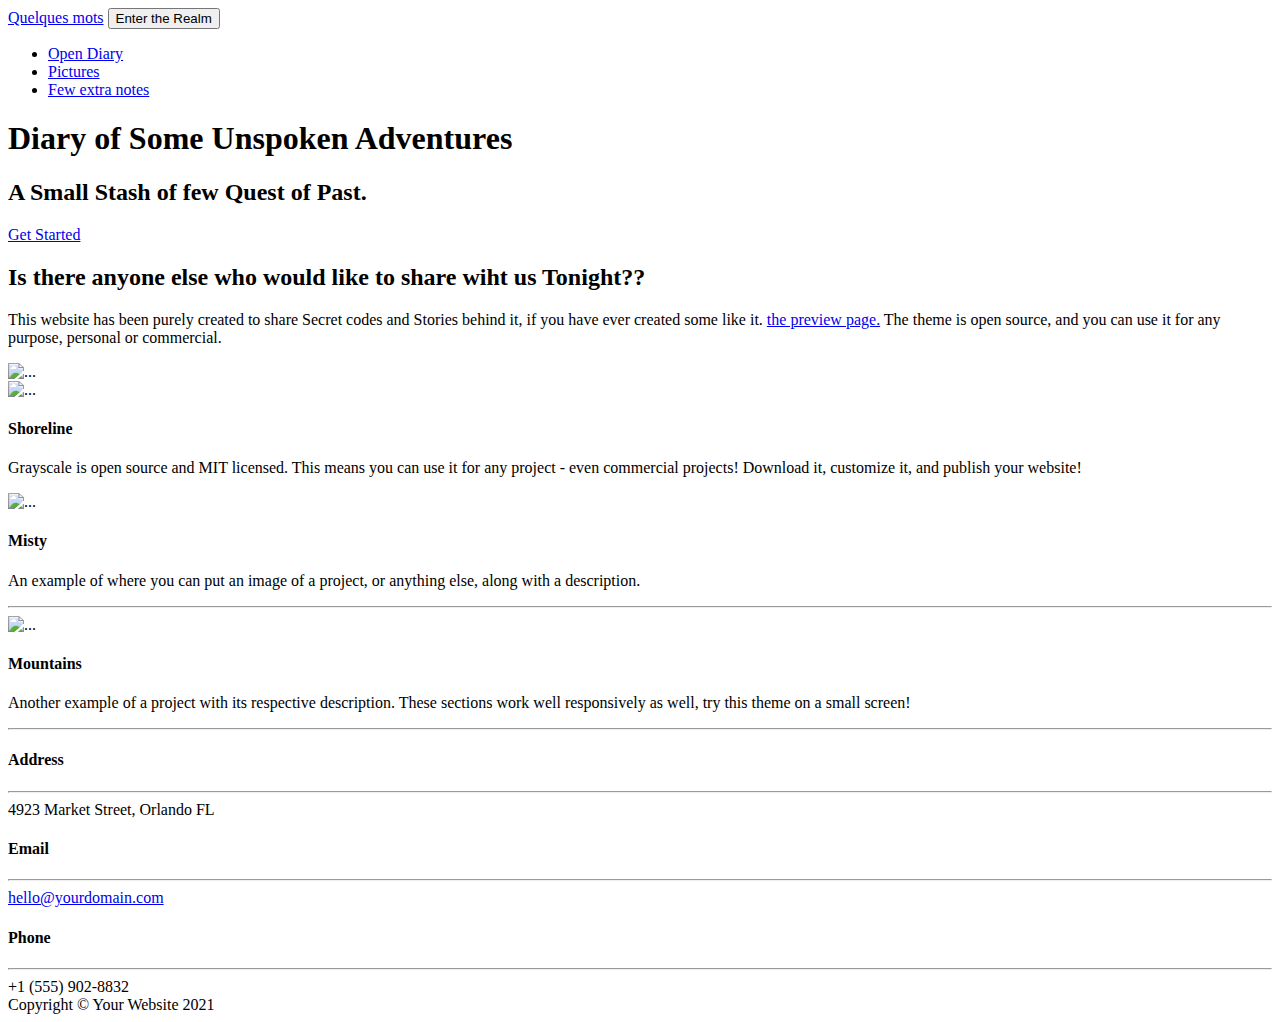
==== index.html @ 592533ca "Update index.html" ====
<!-- Branch Creation -->
<!DOCTYPE html>
<html lang="en">
    <head>
        <meta charset="utf-8" />
        <meta name="viewport" content="width=device-width, initial-scale=1, shrink-to-fit=no" />
        <meta name="description" content="" />
        <meta name="author" content="" />
        <title>Grayscale - Start Bootstrap Theme</title>
        <link rel="icon" type="image/x-icon" href="assets/favicon.ico" />
        <!-- Font Awesome icons (free version)-->
        <script src="https://use.fontawesome.com/releases/v5.15.3/js/all.js" crossorigin="anonymous"></script>
        <!-- Google fonts-->
        <link href="https://fonts.googleapis.com/css?family=Varela+Round" rel="stylesheet" />
        <link href="https://fonts.googleapis.com/css?family=Nunito:200,200i,300,300i,400,400i,600,600i,700,700i,800,800i,900,900i" rel="stylesheet" />
        <!-- Core theme CSS (includes Bootstrap)-->
        <link href="css/styles.css" rel="stylesheet" />
    </head>
    <body id="page-top">
        <!-- Navigation-->
        <nav class="navbar navbar-expand-lg navbar-light fixed-top" id="mainNav">
            <div class="container px-4 px-lg-5">
                <a class="navbar-brand" href="#page-top">Quelques mots</a>
                <button class="navbar-toggler navbar-toggler-right" type="button" data-bs-toggle="collapse" data-bs-target="#navbarResponsive" aria-controls="navbarResponsive" aria-expanded="false" aria-label="Toggle navigation">
                    Enter the Realm
                    <i class="fas fa-bars"></i>
                </button>
                <div class="collapse navbar-collapse" id="navbarResponsive">
                    <ul class="navbar-nav ms-auto">
                        <li class="nav-item"><a class="nav-link" href="#about">Open Diary</a></li>
                        <li class="nav-item"><a class="nav-link" href="#projects">Pictures</a></li>
                        <li class="nav-item"><a class="nav-link" href="#signup">Few extra notes</a></li>
                    </ul>
                </div>
            </div>
        </nav>
        <!-- Masthead-->
        <header class="masthead">
            <div class="container px-4 px-lg-5 d-flex h-100 align-items-center justify-content-center">
                <div class="d-flex justify-content-center">
                    <div class="text-center">
                        <h1 class="mx-auto my-0 text-uppercase">Diary of Some Unspoken Adventures</h1>
                        <h2 class="text-white-50 mx-auto mt-2 mb-5">A Small Stash of few Quest of Past.</h2>
                        <a class="btn btn-primary" href="#about">Get Started</a>
                    </div>
                </div>  
            </div>
        </header>
        <!-- About-->
        <section class="about-section text-center" id="about">
            <div class="container px-4 px-lg-5">
                <div class="row gx-4 gx-lg-5 justify-content-center">
                    <div class="col-lg-8">
                        <h2 class="text-white mb-4">Is there anyone else who would like to share wiht us Tonight??</h2>
                        <p class="text-white-50">
                            This website has been purely created to share Secret codes and Stories behind it, if you have ever created some like it. 
                            <a href="https://startbootstrap.com/theme/grayscale/">the preview page.</a>
                            The theme is open source, and you can use it for any purpose, personal or commercial.
                        </p>
                    </div>
                </div>
                <img class="img-fluid" src="assets/img/IMG.jpeg" alt="..." />
            </div>
        </section>
        <!-- Projects-->
        <section class="projects-section bg-light" id="projects">
            <div class="container px-4 px-lg-5">
                <!-- Featured Project Row-->
                <div class="row gx-0 mb-4 mb-lg-5 align-items-center">
                    <div class="col-xl-8 col-lg-7"><img class="img-fluid mb-3 mb-lg-0" src="assets/img/bg-masthead.jpg" alt="..." /></div>
                    <div class="col-xl-4 col-lg-5">
                        <div class="featured-text text-center text-lg-left">
                            <h4>Shoreline</h4>
                            <p class="text-black-50 mb-0">Grayscale is open source and MIT licensed. This means you can use it for any project - even commercial projects! Download it, customize it, and publish your website!</p>
                        </div>
                    </div>
                </div>
                <!-- Project One Row-->
                <div class="row gx-0 mb-5 mb-lg-0 justify-content-center">
                    <div class="col-lg-6"><img class="img-fluid" src="assets/img/Bhenom.jpg" alt="..." /></div>
                    <div class="col-lg-6">
                        <div class="bg-black text-center h-100 project">
                            <div class="d-flex h-100">
                                <div class="project-text w-100 my-auto text-center text-lg-left">
                                    <h4 class="text-white">Misty</h4>
                                    <p class="mb-0 text-white-50">An example of where you can put an image of a project, or anything else, along with a description.</p>
                                    <hr class="d-none d-lg-block mb-0 ms-0" />
                                </div>
                            </div>
                        </div>
                    </div>
                </div>
                <!-- Project Two Row-->
                <div class="row gx-0 justify-content-center">
                    <div class="col-lg-6"><img class="img-fluid" src="assets/img/demo-image-02.jpg" alt="..." /></div>
                    <div class="col-lg-6 order-lg-first">
                        <div class="bg-black text-center h-100 project">
                            <div class="d-flex h-100">
                                <div class="project-text w-100 my-auto text-center text-lg-right">
                                    <h4 class="text-white">Mountains</h4>
                                    <p class="mb-0 text-white-50">Another example of a project with its respective description. These sections work well responsively as well, try this theme on a small screen!</p>
                                    <hr class="d-none d-lg-block mb-0 me-0" />
                                </div>
                            </div>
                        </div>
                    </div>
                </div>
            </div>
        </section>
        <!-- Signup-->
        <!-- <section class="signup-section" id="signup">
            <div class="container px-4 px-lg-5">
                <div class="row gx-4 gx-lg-5">
                    <div class="col-md-10 col-lg-8 mx-auto text-center">
                        <i class="far fa-paper-plane fa-2x mb-2 text-white"></i>
                        <h2 class="text-white mb-5">Subscribe to receive updates!</h2>
                        <form class="form-signup d-flex flex-column flex-sm-row">
                            <input class="form-control flex-fill me-0 me-sm-2 mb-3 mb-sm-0" id="inputEmail" type="email" placeholder="Enter email address..." />
                            <button class="btn btn-primary" type="submit">Subscribe</button>
                        </form>
                    </div>
                </div>
            </div>
        </section> -->
        <!-- Contact-->
        <section class="contact-section bg-black">
            <div class="container px-4 px-lg-5">
                <div class="row gx-4 gx-lg-5">
                    <div class="col-md-4 mb-3 mb-md-0">
                        <div class="card py-4 h-100">
                            <div class="card-body text-center">
                                <i class="fas fa-map-marked-alt text-primary mb-2"></i>
                                <h4 class="text-uppercase m-0">Address</h4>
                                <hr class="my-4 mx-auto" />
                                <div class="small text-black-50">4923 Market Street, Orlando FL</div>
                            </div>
                        </div>
                    </div>
                    <div class="col-md-4 mb-3 mb-md-0">
                        <div class="card py-4 h-100">
                            <div class="card-body text-center">
                                <i class="fas fa-envelope text-primary mb-2"></i>
                                <h4 class="text-uppercase m-0">Email</h4>
                                <hr class="my-4 mx-auto" />
                                <div class="small text-black-50"><a href="#!">hello@yourdomain.com</a></div>
                            </div>
                        </div>
                    </div>
                    <div class="col-md-4 mb-3 mb-md-0">
                        <div class="card py-4 h-100">
                            <div class="card-body text-center">
                                <i class="fas fa-mobile-alt text-primary mb-2"></i>
                                <h4 class="text-uppercase m-0">Phone</h4>
                                <hr class="my-4 mx-auto" />
                                <div class="small text-black-50">+1 (555) 902-8832</div>
                            </div>
                        </div>
                    </div>
                </div>
                <div class="social d-flex justify-content-center">
                    <a class="mx-2" href="#!"><i class="fab fa-twitter"></i></a>
                    <a class="mx-2" href="#!"><i class="fab fa-facebook-f"></i></a>
                    <a class="mx-2" href="#!"><i class="fab fa-github"></i></a>
                </div>
            </div>
        </section>
        <!-- Footer-->
        <footer class="footer bg-black small text-center text-white-50"><div class="container px-4 px-lg-5">Copyright &copy; Your Website 2021</div></footer>
        <!-- Bootstrap core JS-->
        <script src="https://cdn.jsdelivr.net/npm/bootstrap@5.0.1/dist/js/bootstrap.bundle.min.js"></script>
        <!-- Core theme JS-->
        <script src="js/scripts.js"></script>
    </body>
</html>
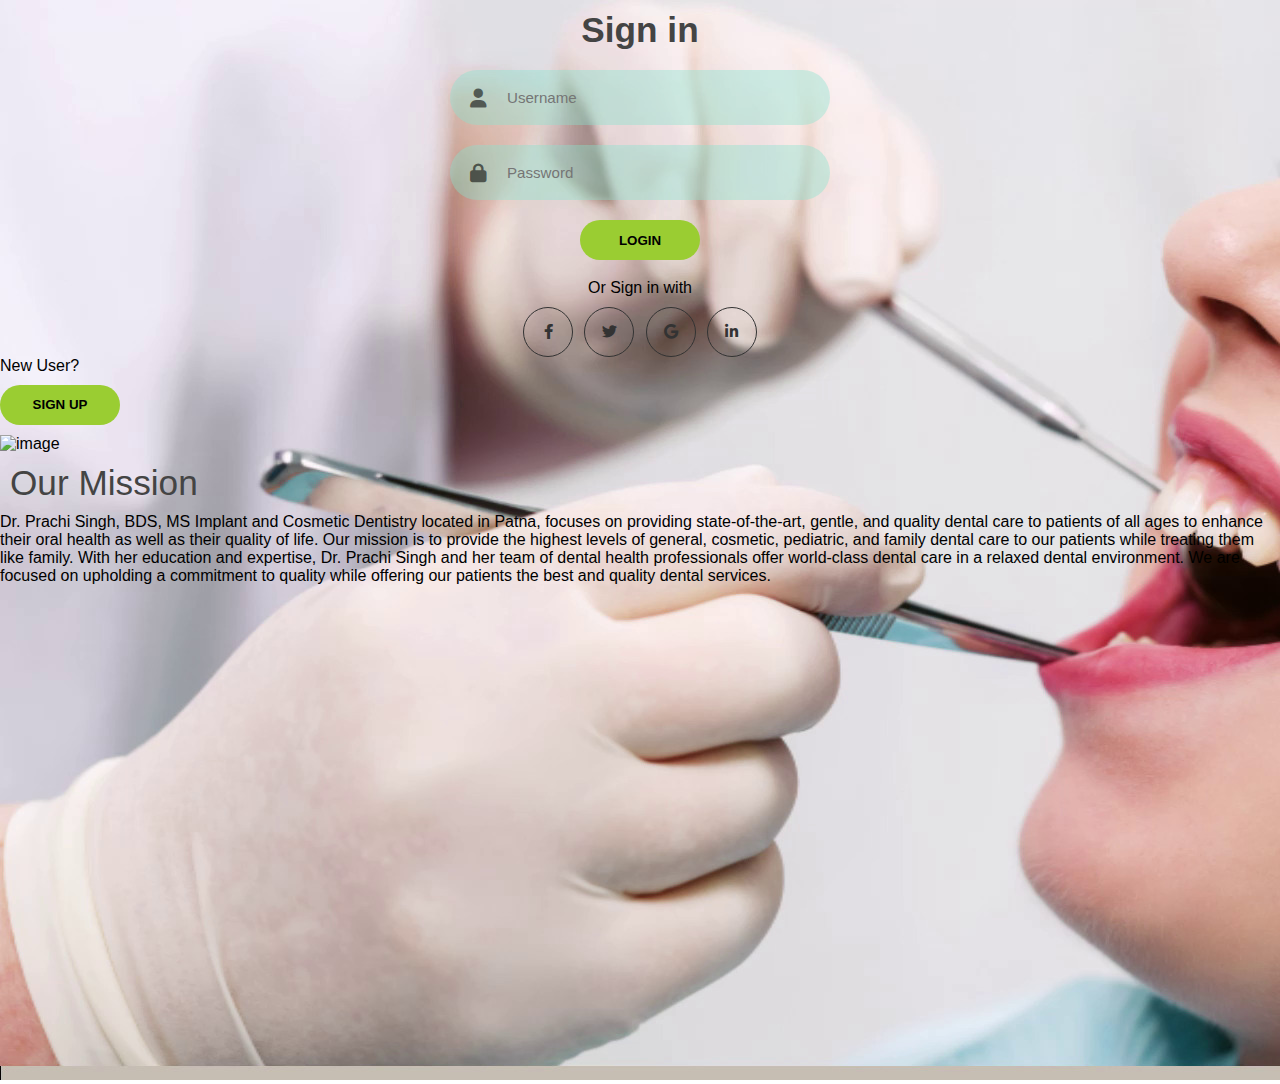
==== commit c2d5f9a5: "UI update" ====
--- a/index.html
+++ b/index.html
@@ -1,174 +1,75 @@
-<!-- Branch Creation -->
 <!DOCTYPE html>
 <html lang="en">
-    <head>
-        <meta charset="utf-8" />
-        <meta name="viewport" content="width=device-width, initial-scale=1, shrink-to-fit=no" />
-        <meta name="description" content="" />
-        <meta name="author" content="" />
-        <title>Grayscale - Start Bootstrap Theme</title>
-        <link rel="icon" type="image/x-icon" href="assets/favicon.ico" />
-        <!-- Font Awesome icons (free version)-->
-        <script src="https://use.fontawesome.com/releases/v5.15.3/js/all.js" crossorigin="anonymous"></script>
-        <!-- Google fonts-->
-        <link href="https://fonts.googleapis.com/css?family=Varela+Round" rel="stylesheet" />
-        <link href="https://fonts.googleapis.com/css?family=Nunito:200,200i,300,300i,400,400i,600,600i,700,700i,800,800i,900,900i" rel="stylesheet" />
-        <!-- Core theme CSS (includes Bootstrap)-->
-        <link href="css/styles.css" rel="stylesheet" />
-    </head>
-    <body id="page-top">
-        <!-- Navigation-->
-        <nav class="navbar navbar-expand-lg navbar-light fixed-top" id="mainNav">
-            <div class="container px-4 px-lg-5">
-                <a class="navbar-brand" href="#page-top">Quelques mots</a>
-                <button class="navbar-toggler navbar-toggler-right" type="button" data-bs-toggle="collapse" data-bs-target="#navbarResponsive" aria-controls="navbarResponsive" aria-expanded="false" aria-label="Toggle navigation">
-                    Enter the Realm
-                    <i class="fas fa-bars"></i>
-                </button>
-                <div class="collapse navbar-collapse" id="navbarResponsive">
-                    <ul class="navbar-nav ms-auto">
-                        <li class="nav-item"><a class="nav-link" href="#about">Open Diary</a></li>
-                        <li class="nav-item"><a class="nav-link" href="#projects">Pictures</a></li>
-                        <li class="nav-item"><a class="nav-link" href="#signup">Few extra notes</a></li>
-                    </ul>
-                </div>
-            </div>
-        </nav>
-        <!-- Masthead-->
-        <header class="masthead">
-            <div class="container px-4 px-lg-5 d-flex h-100 align-items-center justify-content-center">
-                <div class="d-flex justify-content-center">
-                    <div class="text-center">
-                        <h1 class="mx-auto my-0 text-uppercase">Diary of Some Unspoken Adventures</h1>
-                        <h2 class="text-white-50 mx-auto mt-2 mb-5">A Small Stash of few Quest of Past.</h2>
-                        <a class="btn btn-primary" href="#about">Get Started</a>
-                    </div>
-                </div>  
-            </div>
-        </header>
-        <!-- About-->
-        <section class="about-section text-center" id="about">
-            <div class="container px-4 px-lg-5">
-                <div class="row gx-4 gx-lg-5 justify-content-center">
-                    <div class="col-lg-8">
-                        <h2 class="text-white mb-4">Is there anyone else who would like to share wiht us Tonight??</h2>
-                        <p class="text-white-50">
-                            This website has been purely created to share Secret codes and Stories behind it, if you have ever created some like it. 
-                            <a href="https://startbootstrap.com/theme/grayscale/">the preview page.</a>
-                            The theme is open source, and you can use it for any purpose, personal or commercial.
-                        </p>
+<head>
+    <meta charset="UTF-8">
+    <meta http-equiv="X-UA-Compatible" content="IE=edge">
+    <meta name="viewport" content="width=device-width, initial-scale=1.0">
+    <link rel="stylesheet" href="https://cdnjs.cloudflare.com/ajax/libs/font-awesome/6.0.0/css/all.min.css"
+     integrity="sha512-9usAa10IRO0HhonpyAIVpjrylPvoDwiPUiKdWk5t3PyolY1cOd4DSE0Ga+ri4AuTroPR5aQvXU9xC6qOPnzFeg==" 
+     crossorigin="anonymous" > 
+    <title>GOLBUK-A complete mouth care</title>
+    <link rel="stylesheet" href="style.css"> 
+</head>
+<body>
+    <div class="container">
+        <div class="forms-container">
+                <div class="signin-signup">
+                    <form action="#" class="sign-in-form">
+                        <h2 class="title">Sign in</h2>
+                        <div class="input-field">
+                             <i class="fas fa-user"></i>  
+                             <input type="text" placeholder="Username"/>
+                        </div>
+
+                        <div class="input-field">
+                            <i class="fas fa-lock"></i>  
+                            <input type="password" placeholder="Password"/>
+                        </div>
+                        <input type="submit" class="btn solid" value="LOGIN">
+                        <p class="social-text">Or Sign in with</p>
+                        <div class="social-media">
+                            <a href="#" class="social-icon">
+                                <i class="fab fa-facebook-f"></i>
+                            </a>
+                            <a href="#" class="social-icon">
+                                <i class="fab fa-twitter"></i>
+                            </a>
+                            <a href="#" class="social-icon">
+                                <i class="fab fa-google"></i>
+                            </a>
+                            <a href="#" class="social-icon">
+                                <i class="fab fa-linkedin-in"></i>
+                            </a> 
+                        </div>
+                    </form>
+                    <div class="signup-signup">
+                        <p class="text"> New User? </p>
+                        <input type="submit" class="btn solid" value="SIGN UP">
                     </div>
                 </div>
-                <img class="img-fluid" src="assets/img/IMG.jpeg" alt="..." />
-            </div>
-        </section>
-        <!-- Projects-->
-        <section class="projects-section bg-light" id="projects">
-            <div class="container px-4 px-lg-5">
-                <!-- Featured Project Row-->
-                <div class="row gx-0 mb-4 mb-lg-5 align-items-center">
-                    <div class="col-xl-8 col-lg-7"><img class="img-fluid mb-3 mb-lg-0" src="assets/img/bg-masthead.jpg" alt="..." /></div>
-                    <div class="col-xl-4 col-lg-5">
-                        <div class="featured-text text-center text-lg-left">
-                            <h4>Shoreline</h4>
-                            <p class="text-black-50 mb-0">Grayscale is open source and MIT licensed. This means you can use it for any project - even commercial projects! Download it, customize it, and publish your website!</p>
-                        </div>
-                    </div>
+            <div class="panels-container">
+                <div class="panel left-panel">
+                    <img src="sample images/logo4.png" alt="image" class="image1">
+                    <p class="title"> Our Mission</p>
+                    <p2>Dr. Prachi Singh, BDS, MS Implant and Cosmetic Dentistry located 
+                        in Patna, focuses on providing state-of-the-art, gentle, and 
+                        quality dental care to patients of all ages to enhance their 
+                        oral health as well as their quality of life. Our mission is to 
+                        provide the highest levels of general, cosmetic, pediatric, and 
+                        family dental care to our patients while treating them like family.</p2>
+
+                       <p3>
+                        With her education and expertise, Dr. Prachi Singh and her team 
+                        of dental health professionals offer world-class dental care 
+                        in a relaxed dental environment. We are focused on upholding a 
+                        commitment to quality while offering our patients the best and 
+                        quality dental services.
+                       </p3> 
                 </div>
-                <!-- Project One Row-->
-                <div class="row gx-0 mb-5 mb-lg-0 justify-content-center">
-                    <div class="col-lg-6"><img class="img-fluid" src="assets/img/Bhenom.jpg" alt="..." /></div>
-                    <div class="col-lg-6">
-                        <div class="bg-black text-center h-100 project">
-                            <div class="d-flex h-100">
-                                <div class="project-text w-100 my-auto text-center text-lg-left">
-                                    <h4 class="text-white">Misty</h4>
-                                    <p class="mb-0 text-white-50">An example of where you can put an image of a project, or anything else, along with a description.</p>
-                                    <hr class="d-none d-lg-block mb-0 ms-0" />
-                                </div>
-                            </div>
-                        </div>
-                    </div>
-                </div>
-                <!-- Project Two Row-->
-                <div class="row gx-0 justify-content-center">
-                    <div class="col-lg-6"><img class="img-fluid" src="assets/img/demo-image-02.jpg" alt="..." /></div>
-                    <div class="col-lg-6 order-lg-first">
-                        <div class="bg-black text-center h-100 project">
-                            <div class="d-flex h-100">
-                                <div class="project-text w-100 my-auto text-center text-lg-right">
-                                    <h4 class="text-white">Mountains</h4>
-                                    <p class="mb-0 text-white-50">Another example of a project with its respective description. These sections work well responsively as well, try this theme on a small screen!</p>
-                                    <hr class="d-none d-lg-block mb-0 me-0" />
-                                </div>
-                            </div>
-                        </div>
-                    </div>
-                </div>
-            </div>
-        </section>
-        <!-- Signup-->
-        <!-- <section class="signup-section" id="signup">
-            <div class="container px-4 px-lg-5">
-                <div class="row gx-4 gx-lg-5">
-                    <div class="col-md-10 col-lg-8 mx-auto text-center">
-                        <i class="far fa-paper-plane fa-2x mb-2 text-white"></i>
-                        <h2 class="text-white mb-5">Subscribe to receive updates!</h2>
-                        <form class="form-signup d-flex flex-column flex-sm-row">
-                            <input class="form-control flex-fill me-0 me-sm-2 mb-3 mb-sm-0" id="inputEmail" type="email" placeholder="Enter email address..." />
-                            <button class="btn btn-primary" type="submit">Subscribe</button>
-                        </form>
-                    </div>
-                </div>
-            </div>
-        </section> -->
-        <!-- Contact-->
-        <section class="contact-section bg-black">
-            <div class="container px-4 px-lg-5">
-                <div class="row gx-4 gx-lg-5">
-                    <div class="col-md-4 mb-3 mb-md-0">
-                        <div class="card py-4 h-100">
-                            <div class="card-body text-center">
-                                <i class="fas fa-map-marked-alt text-primary mb-2"></i>
-                                <h4 class="text-uppercase m-0">Address</h4>
-                                <hr class="my-4 mx-auto" />
-                                <div class="small text-black-50">4923 Market Street, Orlando FL</div>
-                            </div>
-                        </div>
-                    </div>
-                    <div class="col-md-4 mb-3 mb-md-0">
-                        <div class="card py-4 h-100">
-                            <div class="card-body text-center">
-                                <i class="fas fa-envelope text-primary mb-2"></i>
-                                <h4 class="text-uppercase m-0">Email</h4>
-                                <hr class="my-4 mx-auto" />
-                                <div class="small text-black-50"><a href="#!">hello@yourdomain.com</a></div>
-                            </div>
-                        </div>
-                    </div>
-                    <div class="col-md-4 mb-3 mb-md-0">
-                        <div class="card py-4 h-100">
-                            <div class="card-body text-center">
-                                <i class="fas fa-mobile-alt text-primary mb-2"></i>
-                                <h4 class="text-uppercase m-0">Phone</h4>
-                                <hr class="my-4 mx-auto" />
-                                <div class="small text-black-50">+1 (555) 902-8832</div>
-                            </div>
-                        </div>
-                    </div>
-                </div>
-                <div class="social d-flex justify-content-center">
-                    <a class="mx-2" href="#!"><i class="fab fa-twitter"></i></a>
-                    <a class="mx-2" href="#!"><i class="fab fa-facebook-f"></i></a>
-                    <a class="mx-2" href="#!"><i class="fab fa-github"></i></a>
-                </div>
-            </div>
-        </section>
-        <!-- Footer-->
-        <footer class="footer bg-black small text-center text-white-50"><div class="container px-4 px-lg-5">Copyright &copy; Your Website 2021</div></footer>
-        <!-- Bootstrap core JS-->
-        <script src="https://cdn.jsdelivr.net/npm/bootstrap@5.0.1/dist/js/bootstrap.bundle.min.js"></script>
-        <!-- Core theme JS-->
-        <script src="js/scripts.js"></script>
-    </body>
-</html>
+            </div>  
+        </div>    
+        <img src="sample images/image 1.jpg" alt="image" class="image2">
+    </div>
+    <script scr="form.js"></script>
+</body>
+</html>--- a/style.css
+++ b/style.css
@@ -0,0 +1,125 @@
+@import url('https://fonts.googleapis.com/css2?family=Poppins:ital,wght@1,300&display=swap');
+
+* {
+    margin: 0;
+    padding: 0;
+    box-sizing: border-box;
+}
+
+body,
+input{
+    font-family: 'popins',sans-serif;
+}
+
+.container{
+    position: relative;
+    width:100%;
+    background-color: white;
+    min-height: 100vh;
+    overflow: hidden;
+
+}
+
+.forms-container{
+    position: absolute;
+    width: 100%;
+    height: 100%;
+    top: 0;
+    left: 0;
+
+}
+
+form{
+    display: flex;
+    flex-direction: column;
+    justify-content: center;
+    align-items: center;
+}
+
+.title{
+    font-size: 2.2rem;
+    color: #444;
+    margin: 10px;
+
+}
+
+.input-field{
+    max-width: 380px;
+    width: 100%;
+    height: 55px;
+    background-color:rgba(137, 228, 208, 0.397) ;
+    margin: 10px 0;
+    border-radius: 55px;
+    display: grid;
+    grid-template-columns: 15% 85%;
+    padding: 0 0.4;
+    position: relative;
+
+}
+
+.input-field i{
+    text-align: center;
+    line-height: 55px;
+    color: rgba(0, 0, 0, 0.575);
+    font-size: 0.5cm;
+}
+
+.input-field input{
+    background: none;
+    outline:none;
+    border:none;
+    line-height: 1cm;
+    font-weight: 600;
+    font-size: 0.4cm;
+    color: #333;
+}
+
+.input-field input:placeholder-shown{
+    color: #333;
+    font-weight: 500;
+}
+
+.btn{
+    width: 120px;
+    height: 40px;
+    outline: none;
+    border: none;
+    border-radius: 40px;
+    background-color:rgb(154, 205, 50) ;
+    font-weight: 600;
+    margin: 10px 0;
+    transition: all 0.5s;
+}
+
+.btn:hover{
+    background-color: rgb(118, 168, 18);
+}
+
+.social-text{
+    padding: 0.25cm 0;
+}
+
+.social-media{
+    display: flex;
+    justify-content: center;
+}
+
+.social-icon{
+    height: 50px;
+    width: 50px;
+    border: 0.5px solid #333 ;
+    margin: 0 0.15cm;
+    display: flex;
+    justify-content: center;
+    align-items: center;
+    text-decoration: none;
+    color: #333;
+    font-size: 0.4cm;
+    border-radius: 50%;
+    transition: all 0.5s;
+}
+
+.social-icon:hover{
+    color:rgb(118, 168, 18) ;
+    border-color: rgb(154, 205, 50);
+}
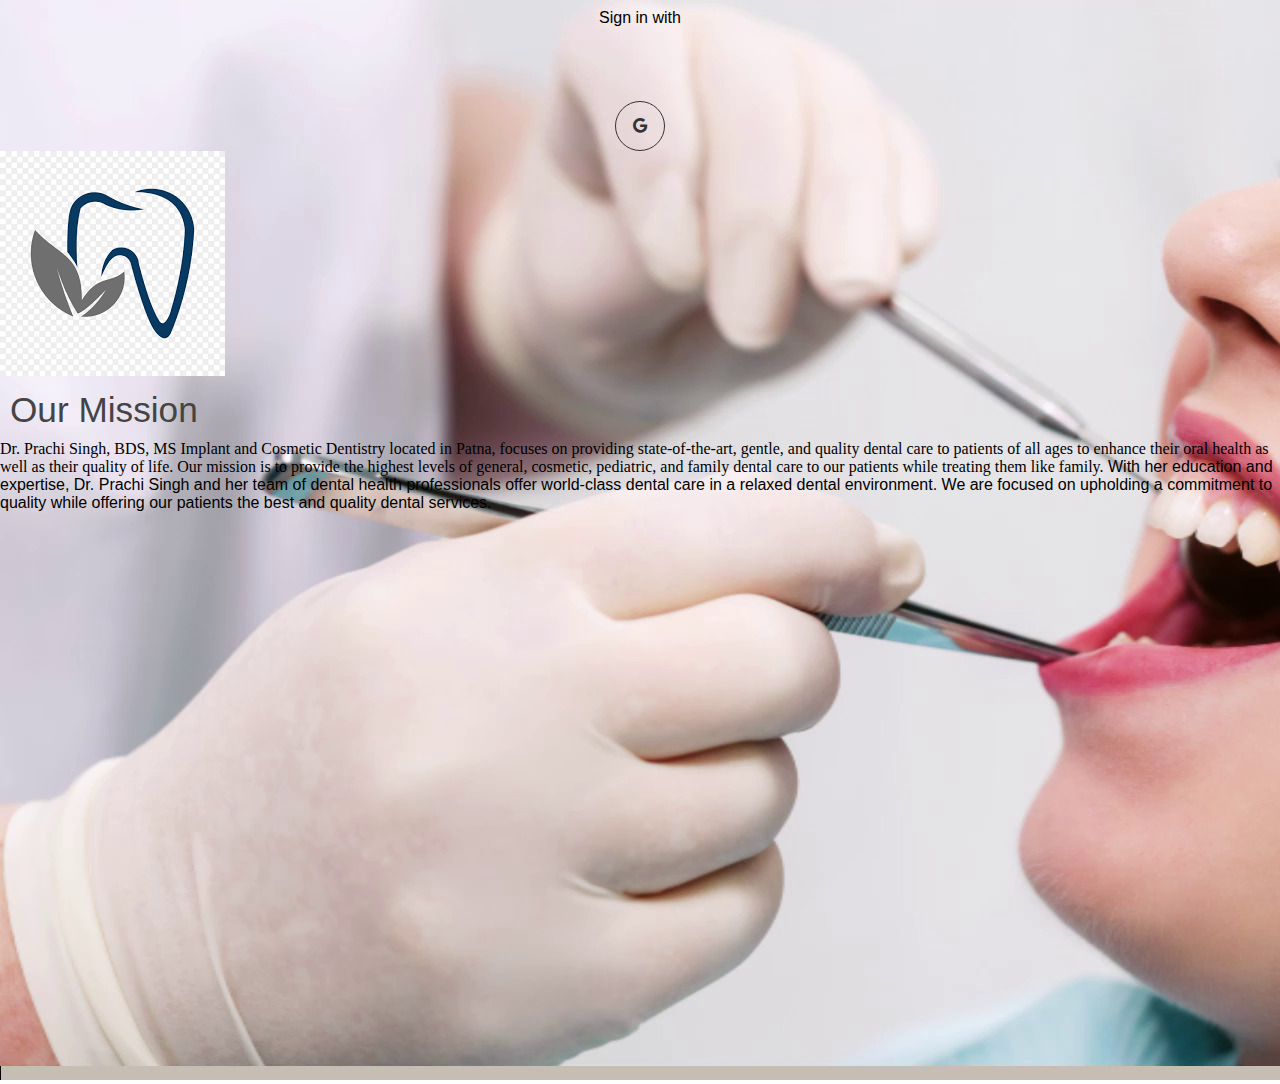
==== commit 502120dc: "update" ====
--- a/index.html
+++ b/index.html
@@ -14,44 +14,32 @@
     <div class="container">
         <div class="forms-container">
                 <div class="signin-signup">
-                    <form action="#" class="sign-in-form">
-                        <h2 class="title">Sign in</h2>
-                        <div class="input-field">
-                             <i class="fas fa-user"></i>  
-                             <input type="text" placeholder="Username"/>
-                        </div>
-
-                        <div class="input-field">
-                            <i class="fas fa-lock"></i>  
-                            <input type="password" placeholder="Password"/>
-                        </div>
-                        <input type="submit" class="btn solid" value="LOGIN">
-                        <p class="social-text">Or Sign in with</p>
+                        <p class="social-text">Sign in with</p>
                         <div class="social-media">
-                            <a href="#" class="social-icon">
+                            <!-- <a href="#" class="social-icon">
                                 <i class="fab fa-facebook-f"></i>
                             </a>
                             <a href="#" class="social-icon">
                                 <i class="fab fa-twitter"></i>
-                            </a>
-                            <a href="#" class="social-icon">
+                            </a> -->
+                            <a href="home-login/index.html" class="social-icon">
                                 <i class="fab fa-google"></i>
                             </a>
-                            <a href="#" class="social-icon">
+                            <!-- <a href="#" class="social-icon">
                                 <i class="fab fa-linkedin-in"></i>
-                            </a> 
+                            </a>  -->
                         </div>
-                    </form>
-                    <div class="signup-signup">
+                    
+                    <!-- <div class="signup-signup">
                         <p class="text"> New User? </p>
                         <input type="submit" class="btn solid" value="SIGN UP">
-                    </div>
+                    </div> -->
                 </div>
             <div class="panels-container">
                 <div class="panel left-panel">
-                    <img src="sample images/logo4.png" alt="image" class="image1">
+                    <img src="sample_images/logo4.png" alt="image" class="image1">
                     <p class="title"> Our Mission</p>
-                    <p2>Dr. Prachi Singh, BDS, MS Implant and Cosmetic Dentistry located 
+                    <p2 class="didiya">Dr. Prachi Singh, BDS, MS Implant and Cosmetic Dentistry located 
                         in Patna, focuses on providing state-of-the-art, gentle, and 
                         quality dental care to patients of all ages to enhance their 
                         oral health as well as their quality of life. Our mission is to 
@@ -68,8 +56,8 @@
                 </div>
             </div>  
         </div>    
-        <img src="sample images/image 1.jpg" alt="image" class="image2">
+        <img src="sample_images/image_1.jpg" alt="image" class="image2">
     </div>
     <script scr="form.js"></script>
 </body>
-</html>+</html>
--- a/style.css
+++ b/style.css
@@ -10,7 +10,9 @@
 input{
     font-family: 'popins',sans-serif;
 }
-
+.didiya{
+    font-family: cursive;
+}
 .container{
     position: relative;
     width:100%;
@@ -96,10 +98,13 @@
 }
 
 .social-text{
+    display: flex;
+    justify-content: center;
     padding: 0.25cm 0;
 }
 
 .social-media{
+    padding-top: 5%;
     display: flex;
     justify-content: center;
 }
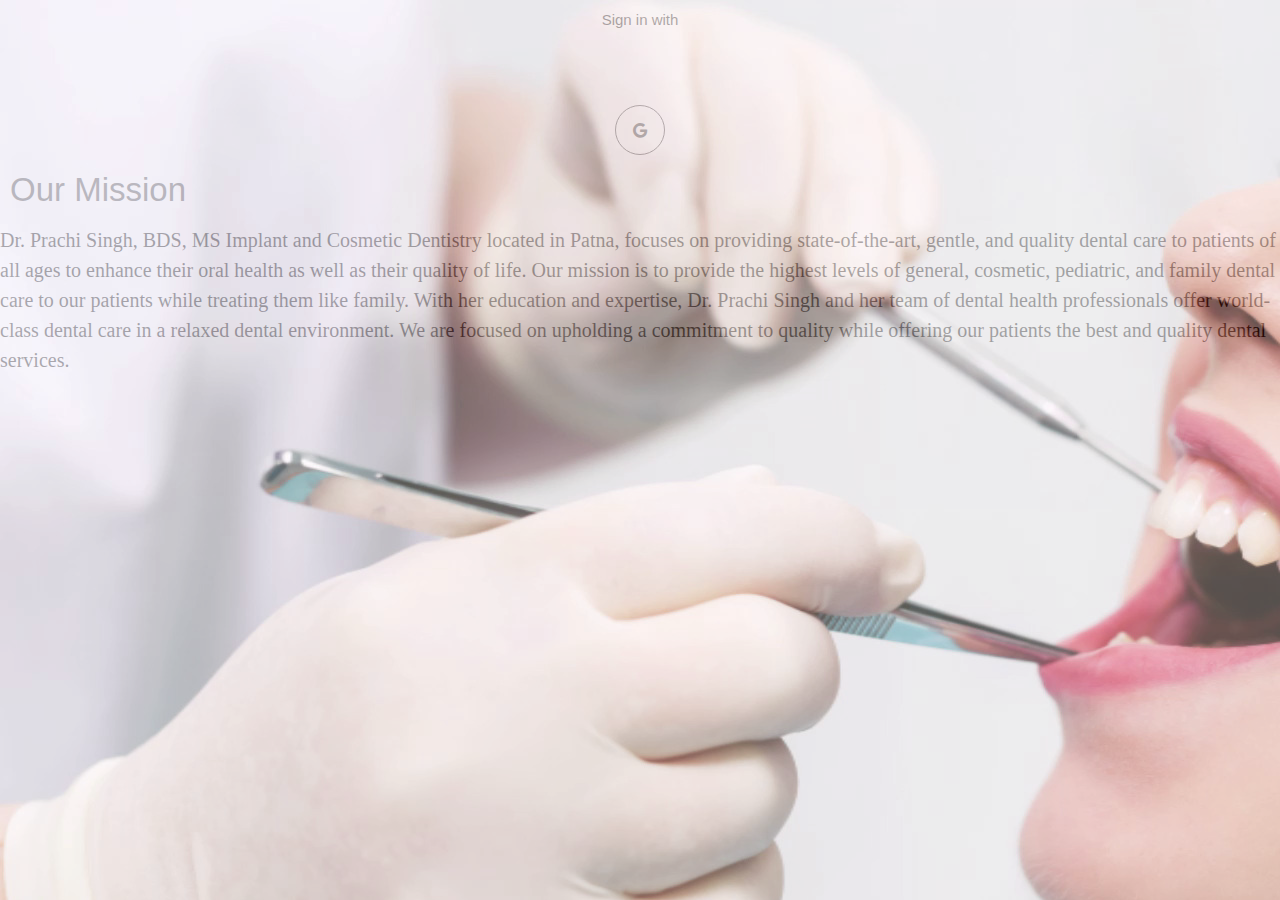
==== commit 393c5e26: "UI update and calender imolementation" ====
--- a/index.html
+++ b/index.html
@@ -7,6 +7,7 @@
     <link rel="stylesheet" href="https://cdnjs.cloudflare.com/ajax/libs/font-awesome/6.0.0/css/all.min.css"
      integrity="sha512-9usAa10IRO0HhonpyAIVpjrylPvoDwiPUiKdWk5t3PyolY1cOd4DSE0Ga+ri4AuTroPR5aQvXU9xC6qOPnzFeg==" 
      crossorigin="anonymous" > 
+     <link rel="stylesheet" href="https://www.w3schools.com/w3css/4/w3.css">
     <title>GOLBUK-A complete mouth care</title>
     <link rel="stylesheet" href="style.css"> 
 </head>
@@ -37,26 +38,29 @@
                 </div>
             <div class="panels-container">
                 <div class="panel left-panel">
-                    <img src="sample_images/logo4.png" alt="image" class="image1">
+                    
                     <p class="title"> Our Mission</p>
                     <p2 class="didiya">Dr. Prachi Singh, BDS, MS Implant and Cosmetic Dentistry located 
                         in Patna, focuses on providing state-of-the-art, gentle, and 
                         quality dental care to patients of all ages to enhance their 
                         oral health as well as their quality of life. Our mission is to 
                         provide the highest levels of general, cosmetic, pediatric, and 
-                        family dental care to our patients while treating them like family.</p2>
+                        family dental care to our patients while treating them like family.
+                    </p2>
 
-                       <p3>
-                        With her education and expertise, Dr. Prachi Singh and her team 
+                    <p2 class="didiyacontinue">With her education and expertise, Dr. Prachi Singh and her team 
                         of dental health professionals offer world-class dental care 
                         in a relaxed dental environment. We are focused on upholding a 
                         commitment to quality while offering our patients the best and 
                         quality dental services.
-                       </p3> 
+                    </p2> 
                 </div>
             </div>  
         </div>    
-        <img src="sample_images/image_1.jpg" alt="image" class="image2">
+        <!-- <img src="sample_images/jhula.jpeg" class="w3-round-xlarge" alt="Norway" style="width:30%"> -->
+        
+        
+
     </div>
     <script scr="form.js"></script>
 </body>
--- a/style.css
+++ b/style.css
@@ -8,10 +8,24 @@
 
 body,
 input{
+    background-image: url("sample_images/image_1.jpg");  
+    aspect-ratio: 
+    width: 100%;
+    opacity: 0.3;
     font-family: 'popins',sans-serif;
 }
 .didiya{
+    font-size: 20px;
     font-family: cursive;
+}
+.didiyacontinue{
+    font-family: cursive;
+    font-size: 20px;
+}
+.w3-round-xlarge{
+    position:absolute;
+    width: 100%;
+    opacity: 0.35;
 }
 .container{
     position: relative;
@@ -19,6 +33,7 @@
     background-color: white;
     min-height: 100vh;
     overflow: hidden;
+    background-image: -moz-radial-gradient();
 
 }
 
